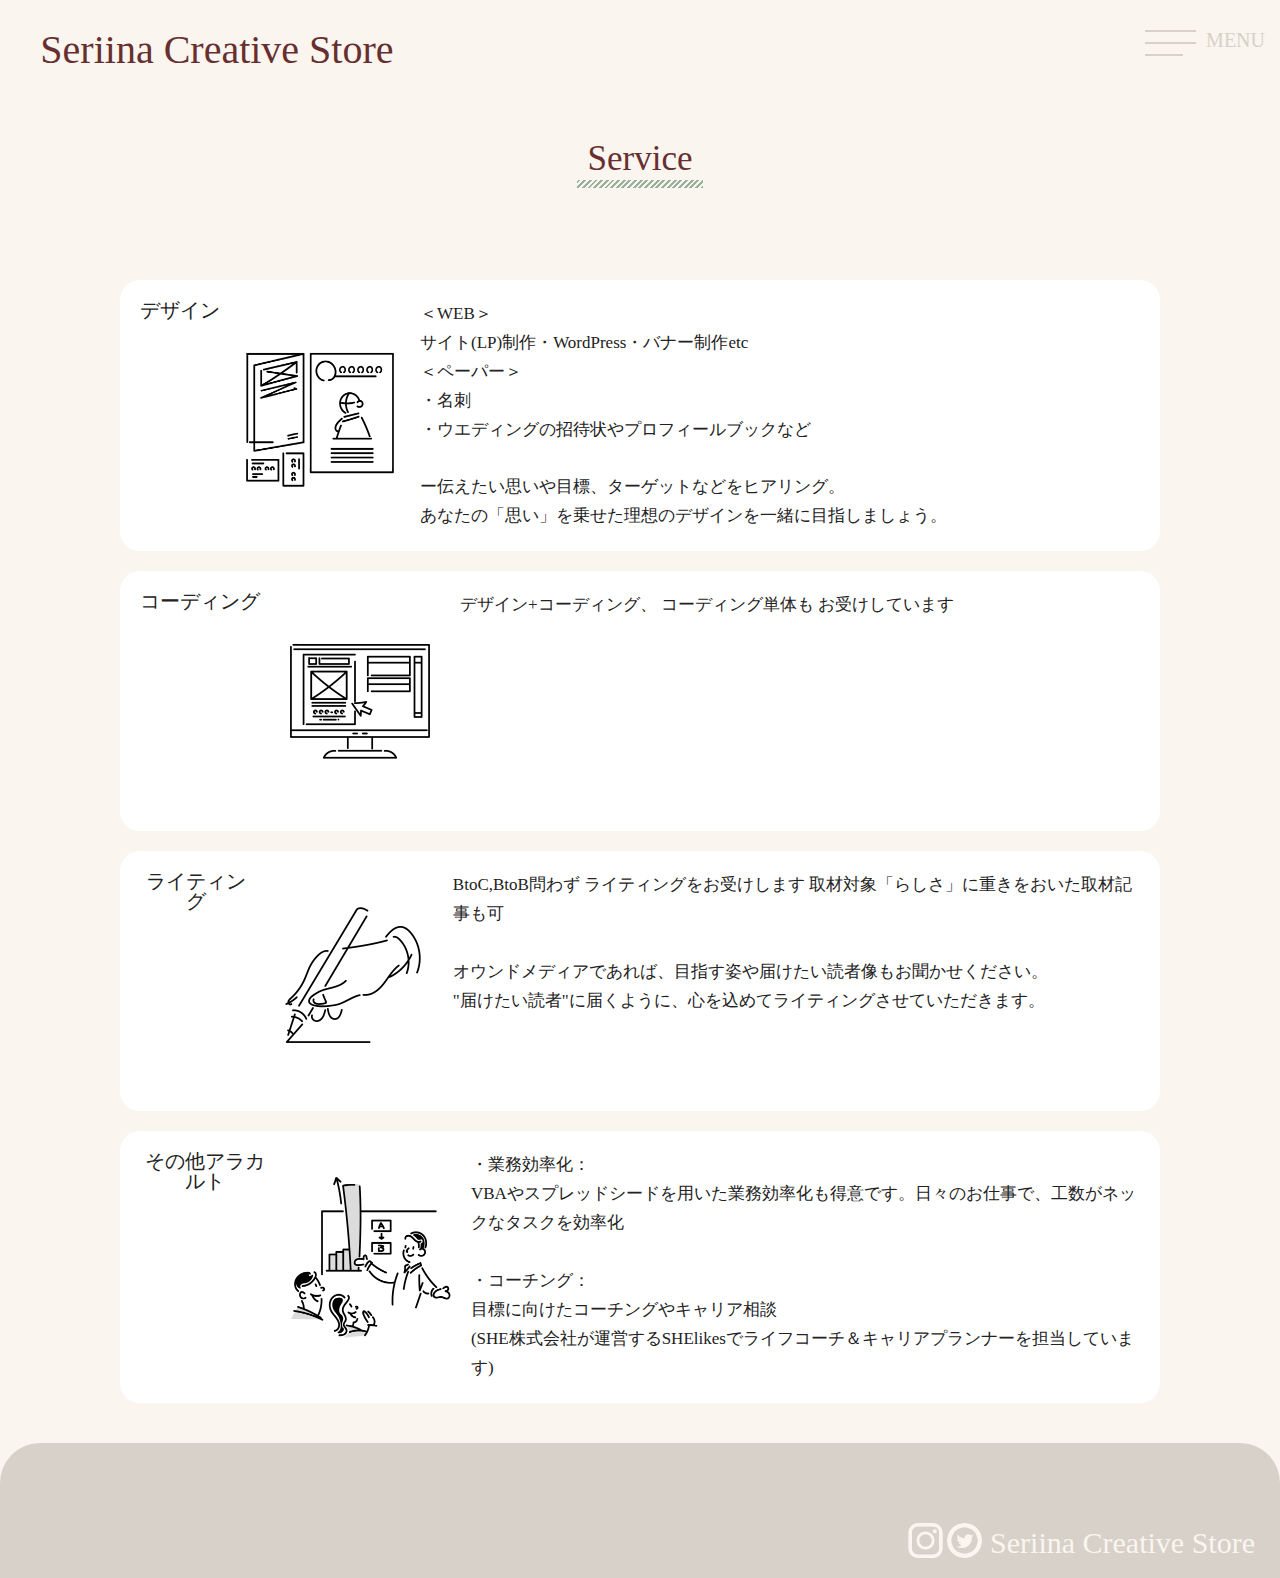
==== service.html @ e87e4b00 "first commit" ====
<!doctype html>
<html class="no-js" lang="">

<head>
  <meta charset="utf-8">
  <title></title>
  <meta name="description" content="">
  <meta name="viewport" content="width=device-width, initial-scale=1">

  <meta property="og:title" content="">
  <meta property="og:type" content="">
  <meta property="og:url" content="">
  <meta property="og:image" content="">

  <link rel="manifest" href="site.webmanifest">
  <link rel="apple-touch-icon" href="icon.png">
  <!-- Place favicon.ico in the root directory -->

  <link rel="stylesheet" href="css/reset.min.css">
  <link rel="stylesheet" href="css/service.css">

  <link rel="stylesheet" href="https://unpkg.com/swiper/swiper-bundle.min.css" />
  <script src="https://unpkg.com/swiper/swiper-bundle.min.js"></script>
  <meta name="theme-color" content="#fafafa">
</head>

<body>
<!--bodyを描いていく-->
  <div class="serivice_info">
    <div class="header_top">

      <div class="brand_name">
        <div class="">Seriina Creative Store</div>
      </div>

     <div class="hamburger-menu js-hamburger-menu">
       <!-- ハンバーガーメニューが表示されない問題・・ -->
       <div id="hamburger">
         <div class="line" id="line1"></div>
         <div class="line" id="line2"></div>
         <div class="line" id="line3"></div>
       </div>
        <p class="chars">MENU</p>
     </div>

     <div class="js-open">
          <nav id="nav">
            <ul>
              <li><a href="#">Home</a></li>
              <li><a href="#">About</a></li>
              <li><a href="#">Service</a></li>
              <li><a href="#">Works</a></li>
              <li><a href="#">Price</a></li>
            </ul>
            <div class="contact_btn">
                <a href="" class="btn_1 btn--contact1 btn--radius_1">Contact</a></p>
            </div>
          </nav>
     </div>
   </div>
    <div class="service_info_body">
        <p class="contact_title"><span class="under_line">Service</span></p>
        <div class="service_menu">
          <div class="service_menu_item">
            <h3>デザイン</h3>
            <img class="design_image" src="0706.png">
            <div class="text">＜WEB＞<br>サイト(LP)制作・WordPress・バナー制作etc<br>
              ＜ペーパー＞<br>・名刺<br>
              ・ウエディングの招待状やプロフィールブックなど<br><br>
              ー伝えたい思いや目標、ターゲットなどをヒアリング。
              <br>あなたの「思い」を乗せた理想のデザインを一緒に目指しましょう。
            </div>
          </div>
          <div class="service_menu_item">
            <h3>コーディング</h3>
            <img class="design_image" src="0705.png">
            <p class="text">デザイン+コーディング、
              コーディング単体も
              お受けしています</p>
          </div>
          <div class="service_menu_item">
            <h3>ライティング</h3>
            <img class="design_image" src="0628.png">
            <p class="text">BtoC,BtoB問わず
            ライティングをお受けします
            取材対象「らしさ」に重きをおいた取材記事も可<br><br>
            オウンドメディアであれば、目指す姿や届けたい読者像もお聞かせください。<br>
            "届けたい読者"に届くように、心を込めてライティングさせていただきます。
            </p>
          </div>
          <div class="service_menu_item">
            <h3>その他アラカルト</h3>
            <img class="design_image" src="n0736.png">
            <p class="text">・業務効率化：
              <br>VBAやスプレッドシードを用いた業務効率化も得意です。日々のお仕事で、工数がネックなタスクを効率化
              <br><br>・コーチング：<br>目標に向けたコーチングやキャリア相談<br>
              (SHE株式会社が運営するSHElikesでライフコーチ＆キャリアプランナーを担当しています)
            </p>
          </div>
        </div>
    </div>
  </div>

  <div class="footer">
    <div class="footer_circle">
        <div class="footer_top_circle">
            <div class="footer_journal">
                <div class="sns_icon">
                  <a href="https://twitter.com/mori_serina___" target=”_blank”><img class="icon" src="インスタグラムのシンプルなロゴのアイコン 1.png"></a>
                  <a href="https://www.instagram.com/webalacarter_serina/" target=”_blank”><img class="icon" src="Twitterのアイコン素材 1.png"></a>
                </div>
                <div class="footer_brand_name">
                  Seriina Creative Store
                </div>
            </div>
        </div>
    </div>
  </div>

  <!-- Add your site or application content here -->
  <!-- <p>Hello world! This is HTML5 Boilerplate.</p> -->
  <script src="js/vendor/modernizr-3.11.2.min.js"></script>
  <script src="js/plugins.js"></script>
  <script src="https://unpkg.com/swiper/swiper-bundle.min.js"></script>
  <script src="js/main.js"></script>

  <!-- Google Analytics: change UA-XXXXX-Y to be your site's ID. -->
  <script>
    window.ga = function () { ga.q.push(arguments) }; ga.q = []; ga.l = +new Date;
    ga('create', 'UA-XXXXX-Y', 'auto'); ga('set', 'anonymizeIp', true); ga('set', 'transport', 'beacon'); ga('send', 'pageview')
  </script>
  <script src="https://www.google-analytics.com/analytics.js" async></script>
</body>

</html>
---- css/service.css ----
/*! HTML5 Boilerplate v8.0.0 | MIT License | https://html5boilerplate.com/ */

/* main.css 2.1.0 | MIT License | https://github.com/h5bp/main.css#readme */
/*
 * What follows is the result of much research on cross-browser styling.
 * Credit left inline and big thanks to Nicolas Gallagher, Jonathan Neal,
 * Kroc Camen, and the H5BP dev community and team.
 */

/* ==========================================================================
   Base styles: opinionated defaults
   ========================================================================== */
/* 謎の余白がつくことへの対策で以下追加0119 */
   /* *
{
  margin: 0;
  padding: 0;
} */
html {
  color: #222;
  font-size: 1em;
  line-height: 1.4;
}

*,*:before,*:after{
  box-sizing: border-box;
}

/*
 * Remove text-shadow in selection highlight:
 * https://twitter.com/miketaylr/status/12228805301
 *
 * Vendor-prefixed and regular ::selection selectors cannot be combined:
 * https://stackoverflow.com/a/16982510/7133471
 *
 * Customize the background color to match your design.
 */

::-moz-selection {
  background: #b3d4fc;
  text-shadow: none;
}

::selection {
  background: #b3d4fc;
  text-shadow: none;
}

/*
 * A better looking default horizontal rule
 */

hr {
  display: block;
  height: 1px;
  border: 0;
  border-top: 1px solid #ccc;
  margin: 1em 0;
  padding: 0;
}

/*
 * Remove the gap between audio, canvas, iframes,
 * images, videos and the bottom of their containers:
 * https://github.com/h5bp/html5-boilerplate/issues/440
 */

audio,
canvas,
iframe,
img,
svg,
video {
  vertical-align: middle;
}

/*
 * Remove default fieldset styles.
 */

fieldset {
  border: 0;
  margin: 0;
  padding: 0;
}

/*
 * Allow only vertical resizing of textareas.
 */

textarea {
  resize: vertical;
}

/* ==========================================================================
   Author's custom styles
   ========================================================================== */

/* ==========================================================================
   Helper classes
   ========================================================================== */

/*
 * Hide visually and from screen readers
 */

.hidden,
[hidden] {
  display: none !important;
}

/*
 * Hide only visually, but have it available for screen readers:
 * https://snook.ca/archives/html_and_css/hiding-content-for-accessibility
 *
 * 1. For long content, line feeds are not interpreted as spaces and small width
 *    causes content to wrap 1 word per line:
 *    https://medium.com/@jessebeach/beware-smushed-off-screen-accessible-text-5952a4c2cbfe
 */

.sr-only {
  border: 0;
  clip: rect(0, 0, 0, 0);
  height: 1px;
  margin: -1px;
  overflow: hidden;
  padding: 0;
  position: absolute;
  white-space: nowrap;
  width: 1px;
  /* 1 */
}

/*
 * Extends the .sr-only class to allow the element
 * to be focusable when navigated to via the keyboard:
 * https://www.drupal.org/node/897638
 */

.sr-only.focusable:active,
.sr-only.focusable:focus {
  clip: auto;
  height: auto;
  margin: 0;
  overflow: visible;
  position: static;
  white-space: inherit;
  width: auto;
}

/*
 * Hide visually and from screen readers, but maintain layout
 */

.invisible {
  visibility: hidden;
}

/*
 * Clearfix: contain floats
 *
 * For modern browsers
 * 1. The space content is one way to avoid an Opera bug when the
 *    `contenteditable` attribute is included anywhere else in the document.
 *    Otherwise it causes space to appear at the top and bottom of elements
 *    that receive the `clearfix` class.
 * 2. The use of `table` rather than `block` is only necessary if using
 *    `:before` to contain the top-margins of child elements.
 */

.clearfix::before,
.clearfix::after {
  content: " ";
  display: table;
}

.clearfix::after {
  clear: both;
}

/* ==========================================================================
   EXAMPLE Media Queries for Responsive Design.
   These examples override the primary ('mobile first') styles.
   Modify as content requires.
   ========================================================================== */

@media only screen and (min-width: 35em) {
  /* Style adjustments for viewports that meet the condition */
}

@media print,
  (-webkit-min-device-pixel-ratio: 1.25),
  (min-resolution: 1.25dppx),
  (min-resolution: 120dpi) {
  /* Style adjustments for high resolution devices */
}

/* ==========================================================================
   Print styles.
   Inlined to avoid the additional HTTP request:
   https://www.phpied.com/delay-loading-your-print-css/
   ========================================================================== */

@media print {
  *,
  *::before,
  *::after {
    background: #fff !important;
    color: #000 !important;
    /* Black prints faster */
    box-shadow: none !important;
    text-shadow: none !important;
  }

  a,
  a:visited {
    text-decoration: underline;
  }

  a[href]::after {
    content: " (" attr(href) ")";
  }

  abbr[title]::after {
    content: " (" attr(title) ")";
  }

  /*
   * Don't show links that are fragment identifiers,
   * or use the `javascript:` pseudo protocol
   */
  a[href^="#"]::after,
  a[href^="javascript:"]::after {
    content: "";
  }

  pre {
    white-space: pre-wrap !important;
  }

  pre,
  blockquote {
    border: 1px solid #999;
    page-break-inside: avoid;
  }

  /*
   * Printing Tables:
   * https://web.archive.org/web/20180815150934/http://css-discuss.incutio.com/wiki/Printing_Tables
   */
  thead {
    display: table-header-group;
  }

  tr,
  img {
    page-break-inside: avoid;
  }

  p,
  h2,
  h3 {
    orphans: 3;
    widows: 3;
  }

  h2,
  h3 {
    page-break-after: avoid;
  }
}

/* 以下瀬里奈記述〜 */

/* 境目がわかりやすいように色を変えてる、後で戻す */
.header_top{
  width:100%;
  height:100px;
  background-color:#FAF5EF;
  text-align:center;
  display:flex;
  padding:30px 0;
  position:fixed;
  z-index:100;
}

.brand_name{
  width:80%;
  color:#672F2F;
  font-family: 'Noto Serif JP', serif;
  font-size: 40px;
  margin:auto;
  text-align: left;
}

.hamburger-menu {
    margin-left: auto;
    margin-right: 15px;
    width: 120px;
    color:#D7D1C9;
    display:flex;
    z-index:100;
}

#hamburger{
  width:50%;
}

.line{
height: 2px;
background-color: #D7D1C9;
width:100%;
}

.line:nth-of-type(2){
margin-top: 10px;
}

.line:last-child{
margin-top: 10px;
width: 75%;
}

/* 2/14開いた時の動きのために修正加えた↓ */
body.openHamburger {
  height: 100vh;
  overflow-y: hidden;
}

.chars.closemenu{
  opacity: 0;
}

.in{
  transform: translateX(100%);
}

.line_1,.line_2,.line_3{
  background: #D7D1C9;
}

.line_1 {
  transform: translateY(13px) rotate(-45deg);
  top: 0;
}
.line_2 {
  opacity: 0;
}

.line_3 {
  transform: translateY(-10px) rotate(45deg);
  bottom: 0;
}

.line.line_3 {
  width: 100%;
}

.chars{
  margin:0 0 0 10px;
  font-size: 20px;
  font-family: 'Noto Serif JP', serif;
}

/* ーーーーーーーーーーーーーーーーーー */

/* 
.body{
  height: 3000px;
} */

/* ハンバーガーメニュー実装に向けて */
.open {
  display: none;
}

.open.is-active {
  /* display:block; */
  position:fixed;
  background-color:#FAF5EF;
  width: 100%;
  height: 1000px;
}

#nav{
  position: absolute;
  height: 100vh;
  width:100%;
  left: -100%;
  top: 0;
  background: #FAF5EF;
  transition: .7s;
  z-index:50;
  overflow-y: scroll;
}

#nav ul{
  padding-top: 80px;
}

#nav ul li{
  list-style-type: none;
  font-size: 20px;
  text-align: center;
  padding:20px 0px;
}


#nav a{
  display: block;
  text-decoration: none;
  margin: 0 15px;
  padding: 10px;
  transition: .5s;
  font-family: 'Noto Serif JP', serif;
  font-size :35px;
  color: #672F2F;
}

/* #nav li a:hover{
  color: #ffffff;
  background: #cd5c5c;
  border-bottom: none;
} */


.contact_btn{
  text-align: center;
  padding:50px 50px;
}

.btn_1,
a.btn_1,
button.btn_1 {
  font-size: 35px;
  font-weight: 800;
  line-height: 1.5;
  position: relative;
  padding: 30px 70px;
  cursor: pointer;
  -webkit-user-select: none;
  -moz-user-select: none;
  -ms-user-select: none;
  user-select: none;
  -webkit-transition: all 0.3s;
  transition: all 0.3s;
  text-align: center;
  vertical-align: middle;
  text-decoration: none;
  letter-spacing: 0.1em;
  border-radius: 0.5rem;
  top: 28%;
}

.btn--contact1,
a.btn--contact1 {
  font-family: 'Noto Serif JP', serif;
  color: #672F2F;
  background-color: #FAF5EF;
  border: 2px solid #D7D1C9;
}

/* カーソルのせたら色変わる */
.btn--contact1:hover,
a.btn--contact1:hover {
  color: #672F2F;
  background-color: #D7D1C9;
}

a.btn--radius_1{
  border-radius:50px;
}
/* ハンバーガーメニュー終わり */


.service_info_body{
  width:auto;
  height:auto;
  background-color: #FAF5EF;
}

.contact_title{
  width: auto;
  height: 100px;
  font-size: 35px;
  /* margin-bottom: 40px; */
  font-family: 'Noto Serif JP', serif;
  text-align:center;
  color: #672F2F;
  padding-top: 140px;
  padding-bottom: 100px;
}

/* 以下に波線のボーダーラインをひく */
.under_line{
  position: relative;
  padding: 0.3em;
}

.under_line:after {
  content: '';
  position: absolute;
  left: 0;
  bottom: 0;
  width: 100%;
  height: 8px;
  background: repeating-linear-gradient(-45deg, #99B19C, #99B19C 2px, #FAF5EF 2px, #FAF5EF 4px);
}
/* 
.design_info{
  padding-top:30px;
  width:85%;
  height: 200px;
  padding:0px 20px 0px;
  background-color: white;
  justify-content: center;
} */

.service_menu{
  width: 100%;
  height: auto;
  padding:20px 0px;
  text-align: center;
}

.service_menu_item {
  /* width: 80%; */
  height: auto;
  margin:20px 120px;
  padding: 20px 20px;
  background-color: white;
  border-radius: 20px; 
  font-size: 20px;
  font-family: 'Noto Serif JP', serif;
  display: flex;
}


.design_image{
  padding:10px 0px;
  width: 20%;
}

.text{
  text-align: left;
  font-size: 17px;
  line-height: 170%;
}





/* footerエリア */
.footer_circle{
  height: auto;
  width: auto;
  background-color: #FAF5EF;
}


.footer_top_circle{
width:auto;
height:auto;
border-radius:40px 40px 0 0;
background:#D7D1C9;
}

.footer_journal{
display:flex;
justify-content: flex-end;
padding:80px 20px 20px;
}


.footer_brand_name{
  font-family: 'Noto Serif JP', serif;
  color:#FAF5EF;
  font-size:30px;
  padding-top: 5px;
  padding-right: 5px;
}

.sns_icon{
  padding-right: 8px;
}

.icon{
  width:35px;
}
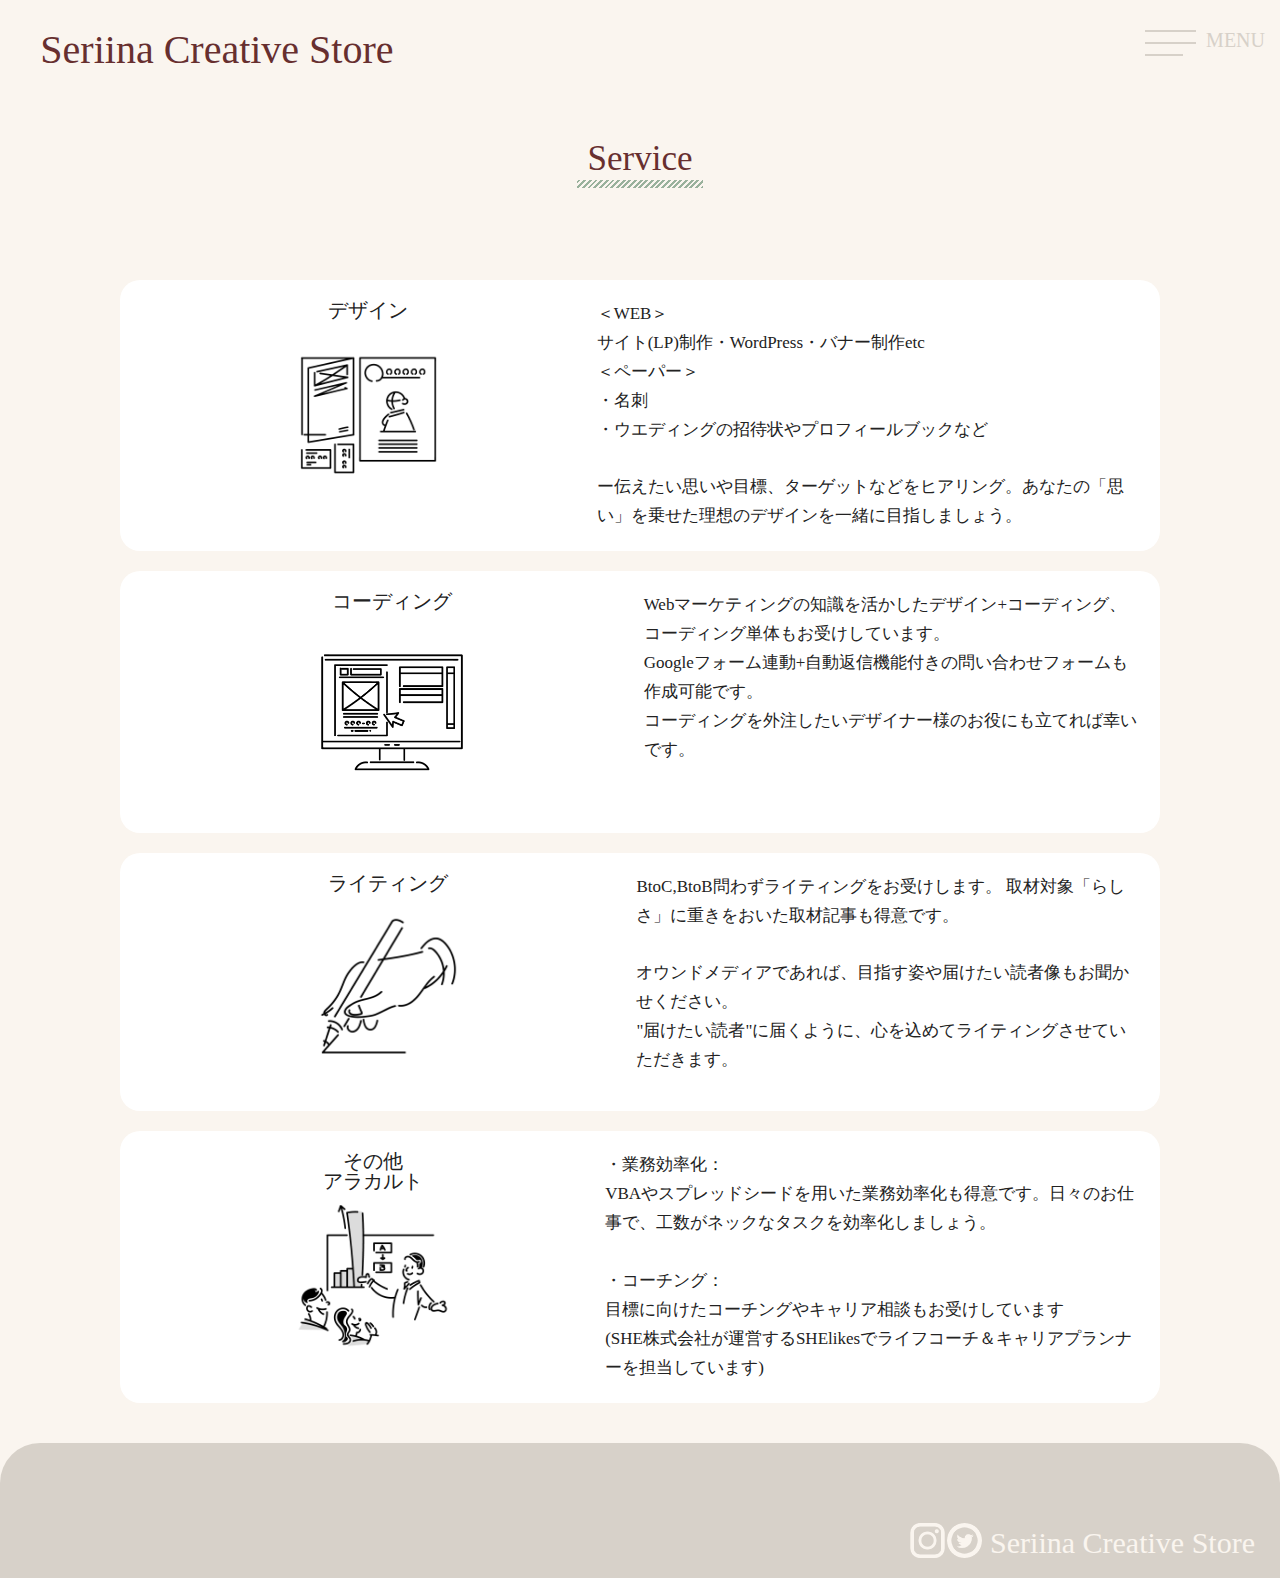
==== commit cdcaa0da: "2回目の変更反映です" ====
--- a/service.html
+++ b/service.html
@@ -62,38 +62,42 @@
         <p class="contact_title"><span class="under_line">Service</span></p>
         <div class="service_menu">
           <div class="service_menu_item">
-            <h3>デザイン</h3>
-            <img class="design_image" src="0706.png">
+            <div class="naraberu">
+              <h3>デザイン</h3>
+              <img class="design_image" src="0706.png">
+            </div>
             <div class="text">＜WEB＞<br>サイト(LP)制作・WordPress・バナー制作etc<br>
               ＜ペーパー＞<br>・名刺<br>
               ・ウエディングの招待状やプロフィールブックなど<br><br>
-              ー伝えたい思いや目標、ターゲットなどをヒアリング。
-              <br>あなたの「思い」を乗せた理想のデザインを一緒に目指しましょう。
+              ー伝えたい思いや目標、ターゲットなどをヒアリング。あなたの「思い」を乗せた理想のデザインを一緒に目指しましょう。
             </div>
           </div>
           <div class="service_menu_item">
-            <h3>コーディング</h3>
-            <img class="design_image" src="0705.png">
-            <p class="text">デザイン+コーディング、
-              コーディング単体も
-              お受けしています</p>
+            <div class="naraberu">
+              <h3>コーディング</h3>
+              <img class="design_image" src="0705.png">
+            </div>
+            <p class="text">Webマーケティングの知識を活かしたデザイン+コーディング、コーディング単体もお受けしています。<br>Googleフォーム連動+自動返信機能付きの問い合わせフォームも作成可能です。<br>コーディングを外注したいデザイナー様のお役にも立てれば幸いです。</p>
           </div>
           <div class="service_menu_item">
-            <h3>ライティング</h3>
-            <img class="design_image" src="0628.png">
-            <p class="text">BtoC,BtoB問わず
-            ライティングをお受けします
-            取材対象「らしさ」に重きをおいた取材記事も可<br><br>
+            <div class="naraberu">
+              <h3>ライティング</h3>
+              <img class="design_image" src="0628.png">
+            </div>
+            <p class="text">BtoC,BtoB問わずライティングをお受けします。
+            取材対象「らしさ」に重きをおいた取材記事も得意です。<br><br>
             オウンドメディアであれば、目指す姿や届けたい読者像もお聞かせください。<br>
             "届けたい読者"に届くように、心を込めてライティングさせていただきます。
             </p>
           </div>
           <div class="service_menu_item">
-            <h3>その他アラカルト</h3>
-            <img class="design_image" src="n0736.png">
+            <div class="naraberu">
+              <h3>その他<br>アラカルト</h3>
+              <img class="design_image" src="n0736.png">
+            </div>
             <p class="text">・業務効率化：
-              <br>VBAやスプレッドシードを用いた業務効率化も得意です。日々のお仕事で、工数がネックなタスクを効率化
-              <br><br>・コーチング：<br>目標に向けたコーチングやキャリア相談<br>
+              <br>VBAやスプレッドシードを用いた業務効率化も得意です。日々のお仕事で、工数がネックなタスクを効率化しましょう。
+              <br><br>・コーチング：<br>目標に向けたコーチングやキャリア相談もお受けしています<br>
               (SHE株式会社が運営するSHElikesでライフコーチ＆キャリアプランナーを担当しています)
             </p>
           </div>
@@ -106,8 +110,8 @@
         <div class="footer_top_circle">
             <div class="footer_journal">
                 <div class="sns_icon">
-                  <a href="https://twitter.com/mori_serina___" target=”_blank”><img class="icon" src="インスタグラムのシンプルなロゴのアイコン 1.png"></a>
-                  <a href="https://www.instagram.com/webalacarter_serina/" target=”_blank”><img class="icon" src="Twitterのアイコン素材 1.png"></a>
+                  <a href="https://www.instagram.com/webalacarter_serina/" target=”_blank”><img class="icon" src="インスタグラムのシンプルなロゴのアイコン 1.png"></a>
+                  <a href="https://twitter.com/mori_serina___" target=”_blank”><img class="icon2" src="Twitterのアイコン素材 1.png"></a>
                 </div>
                 <div class="footer_brand_name">
                   Seriina Creative Store
--- a/css/service.css
+++ b/css/service.css
@@ -272,14 +272,17 @@
 
 /* 以下瀬里奈記述〜 */
 
+/* 1rem=10pxとするための指示 */
+html { font-size: 62.5%; }
+
 /* 境目がわかりやすいように色を変えてる、後で戻す */
 .header_top{
   width:100%;
-  height:100px;
+  height:10rem;
   background-color:#FAF5EF;
   text-align:center;
   display:flex;
-  padding:30px 0;
+  padding:3rem 0;
   position:fixed;
   z-index:100;
 }
@@ -288,15 +291,15 @@
   width:80%;
   color:#672F2F;
   font-family: 'Noto Serif JP', serif;
-  font-size: 40px;
+  font-size: 4rem;
   margin:auto;
   text-align: left;
 }
 
 .hamburger-menu {
     margin-left: auto;
-    margin-right: 15px;
-    width: 120px;
+    margin-right: 1.5rem;
+    width: 12rem;
     color:#D7D1C9;
     display:flex;
     z-index:100;
@@ -307,17 +310,17 @@
 }
 
 .line{
-height: 2px;
+height: 0.2rem;
 background-color: #D7D1C9;
 width:100%;
 }
 
 .line:nth-of-type(2){
-margin-top: 10px;
+margin-top: 1rem;
 }
 
 .line:last-child{
-margin-top: 10px;
+margin-top: 1rem;
 width: 75%;
 }
 
@@ -340,34 +343,68 @@
 }
 
 .line_1 {
+  transform: translateY(1.3reｍ) rotate(-45deg);
+  top: 0;
+}
+.line_2 {
+  opacity: 0;
+}
+
+.line_3 {
+  transform: translateY(-1rem) rotate(45deg);
+  bottom: 0;
+}
+
+.line.line_3 {
+  width: 100%;
+}
+
+.chars{
+  margin:0 0 0 1rem;
+  font-size: 2rem;
+  font-family: 'Noto Serif JP', serif;
+}
+
+/* ーーーーーーーーーーーーーーーーーー */
+
+
+
+@media only screen and (max-width: 768px) {
+  .header_top {
+    width:100%;
+    height:6rem;
+    z-index:100;
+  }
+  .brand_name{
+    width:90%;
+    color:#672F2F;
+    font-family: 'Noto Serif JP', serif;
+    font-size: 2.2rem;
+    margin:auto;
+    text-align: left;
+    padding-left: 1rem;
+  }
+  .hamburger-menu {
+    margin-right: 1.2rem;
+    margin-top: -0.1rem;
+}
+
+body.openHamburger {
+  height: 100vh;
+  overflow-y: hidden;
+}
+.in{
+  transform: translateX(100%);
+}
+.line_1 {
   transform: translateY(13px) rotate(-45deg);
   top: 0;
 }
-.line_2 {
-  opacity: 0;
-}
-
 .line_3 {
   transform: translateY(-10px) rotate(45deg);
   bottom: 0;
 }
-
-.line.line_3 {
-  width: 100%;
-}
-
-.chars{
-  margin:0 0 0 10px;
-  font-size: 20px;
-  font-family: 'Noto Serif JP', serif;
-}
-
-/* ーーーーーーーーーーーーーーーーーー */
-
-/* 
-.body{
-  height: 3000px;
-} */
+}
 
 /* ハンバーガーメニュー実装に向けて */
 .open {
@@ -379,7 +416,7 @@
   position:fixed;
   background-color:#FAF5EF;
   width: 100%;
-  height: 1000px;
+  height: 20rem;
 }
 
 #nav{
@@ -395,54 +432,43 @@
 }
 
 #nav ul{
-  padding-top: 80px;
+  padding-top: 8rem;
 }
 
 #nav ul li{
   list-style-type: none;
-  font-size: 20px;
+  font-size: 2rem;
   text-align: center;
-  padding:20px 0px;
+  padding:2rem 0;
 }
 
 
 #nav a{
   display: block;
   text-decoration: none;
-  margin: 0 15px;
-  padding: 10px;
+  margin: 0 1.5rem;
+  padding: 1rem;
   transition: .5s;
   font-family: 'Noto Serif JP', serif;
-  font-size :35px;
+  font-size :3.5rem;
   color: #672F2F;
 }
-
-/* #nav li a:hover{
-  color: #ffffff;
-  background: #cd5c5c;
-  border-bottom: none;
-} */
-
 
 .contact_btn{
   text-align: center;
-  padding:50px 50px;
+  padding:5rem 5rem;
 }
 
 .btn_1,
 a.btn_1,
 button.btn_1 {
-  font-size: 35px;
+  font-size: 3.5rem;
   font-weight: 800;
   line-height: 1.5;
   position: relative;
-  padding: 30px 70px;
+  padding: 3rem 7rem;
   cursor: pointer;
-  -webkit-user-select: none;
-  -moz-user-select: none;
-  -ms-user-select: none;
   user-select: none;
-  -webkit-transition: all 0.3s;
   transition: all 0.3s;
   text-align: center;
   vertical-align: middle;
@@ -457,7 +483,7 @@
   font-family: 'Noto Serif JP', serif;
   color: #672F2F;
   background-color: #FAF5EF;
-  border: 2px solid #D7D1C9;
+  border: 0.2rem solid #D7D1C9;
 }
 
 /* カーソルのせたら色変わる */
@@ -468,7 +494,7 @@
 }
 
 a.btn--radius_1{
-  border-radius:50px;
+  border-radius:5rem;
 }
 /* ハンバーガーメニュー終わり */
 
@@ -481,14 +507,13 @@
 
 .contact_title{
   width: auto;
-  height: 100px;
-  font-size: 35px;
-  /* margin-bottom: 40px; */
+  height: 10rem;
+  font-size: 3.5rem;
   font-family: 'Noto Serif JP', serif;
   text-align:center;
   color: #672F2F;
-  padding-top: 140px;
-  padding-bottom: 100px;
+  padding-top: 14rem;
+  padding-bottom: 10rem;
 }
 
 /* 以下に波線のボーダーラインをひく */
@@ -503,52 +528,106 @@
   left: 0;
   bottom: 0;
   width: 100%;
-  height: 8px;
-  background: repeating-linear-gradient(-45deg, #99B19C, #99B19C 2px, #FAF5EF 2px, #FAF5EF 4px);
-}
-/* 
-.design_info{
-  padding-top:30px;
-  width:85%;
-  height: 200px;
-  padding:0px 20px 0px;
-  background-color: white;
-  justify-content: center;
-} */
+  height: 0.8rem;
+  background: repeating-linear-gradient(-45deg, #99B19C, #99B19C 0.2rem, #FAF5EF 0.2rem, #FAF5EF 0.4rem);
+}
 
 .service_menu{
   width: 100%;
   height: auto;
-  padding:20px 0px;
+  padding:2rem 0;
   text-align: center;
 }
 
 .service_menu_item {
   /* width: 80%; */
   height: auto;
-  margin:20px 120px;
-  padding: 20px 20px;
+  margin:2rem 12rem;
+  padding: 2rem 2rem;
   background-color: white;
-  border-radius: 20px; 
-  font-size: 20px;
+  border-radius: 2rem; 
+  font-size: 2rem;
   font-family: 'Noto Serif JP', serif;
   display: flex;
 }
 
 
 .design_image{
-  padding:10px 0px;
-  width: 20%;
+  width: 40%;
 }
 
 .text{
   text-align: left;
-  font-size: 17px;
+  font-size: 1.7rem;
   line-height: 170%;
 }
 
-
-
+@media only screen and (max-width: 768px) {
+  .service_info_body{
+    width:auto;
+    height:auto;
+  }
+  
+  .contact_title{
+    width: auto;
+    height: 10rem;
+    font-size: 2.0rem;
+    padding-top: 10rem;
+    padding-bottom: 3rem;
+  }
+  
+  /* 以下に波線のボーダーラインをひく */
+  .under_line{
+    position: relative;
+    padding: 0.3em;
+  }
+  
+  .under_line:after {
+    content: '';
+    position: absolute;
+    left: 0;
+    bottom: -0.5rem;
+    width: 100%;
+    height: 8px;
+    background: repeating-linear-gradient(-45deg, #99B19C, #99B19C 2px, #FAF5EF 2px, #FAF5EF 4px);
+  }  
+  
+  .service_menu{
+    display: block;
+    width: 100%;
+    padding:0.5rem 0rem;
+    height: auto;
+    text-align: center;
+  }
+ 
+  .service_menu_item {
+    height: auto;
+    width: 95%;
+    margin:2rem 0rem 2rem 1rem;
+    padding: 1.5rem 1.5rem;
+    border-radius: 2rem; 
+    font-size: 1.4rem;
+    display: flex;
+  }
+  /* ここのバランスがうまくいかない〜 */
+  .naraberu{
+    width: 30%;
+  }
+  .naraberu h3{
+    width:100%;
+  }
+  .design_image{
+    padding:0;
+    width: 100%;
+    object-fit: contain;
+  }
+  .text{
+    text-align: left;
+    font-size: 1.1rem;
+    line-height: 170%;
+    width: 70%;
+  }
+}
 
 
 /* footerエリア */
@@ -562,29 +641,70 @@
 .footer_top_circle{
 width:auto;
 height:auto;
-border-radius:40px 40px 0 0;
+border-radius:4rem 4rem 0 0;
 background:#D7D1C9;
 }
 
 .footer_journal{
 display:flex;
 justify-content: flex-end;
-padding:80px 20px 20px;
+padding:8rem 2rem 2rem;
 }
 
 
 .footer_brand_name{
   font-family: 'Noto Serif JP', serif;
   color:#FAF5EF;
-  font-size:30px;
-  padding-top: 5px;
-  padding-right: 5px;
+  font-size:3rem;
+  padding-top: 0.5rem;
+  padding-right: 0.5rem;
 }
 
 .sns_icon{
-  padding-right: 8px;
+  padding-right: 0.8rem;
 }
 
 .icon{
-  width:35px;
-}
+  width:3.5rem;
+}
+
+.icon2{
+  width:3.5rem;
+}
+
+@media only screen and (max-width: 768px) {
+  .footer_circle{
+    height:auto;
+    width: auto;
+  }
+  
+  .footer_top_circle{
+  width:auto;
+  height:auto;
+  border-radius:4rem 4rem 0 0;
+  }
+  
+  .footer_journal{
+  display:flex;
+  justify-content: flex-end;
+  padding:1rem 2rem 3rem 0;
+  }
+  
+  
+  .footer_brand_name{
+    font-size:1.8rem;
+    padding:0.5rem 0.5rem 0.5rem 0;
+  }
+  
+  .sns_icon{
+    padding-right: 0.8rem;
+    padding-top: 0.3rem;
+  }
+  
+  .icon{
+    width:2.0rem;
+  }
+  .icon2{
+    width:2.0rem;
+  }
+}